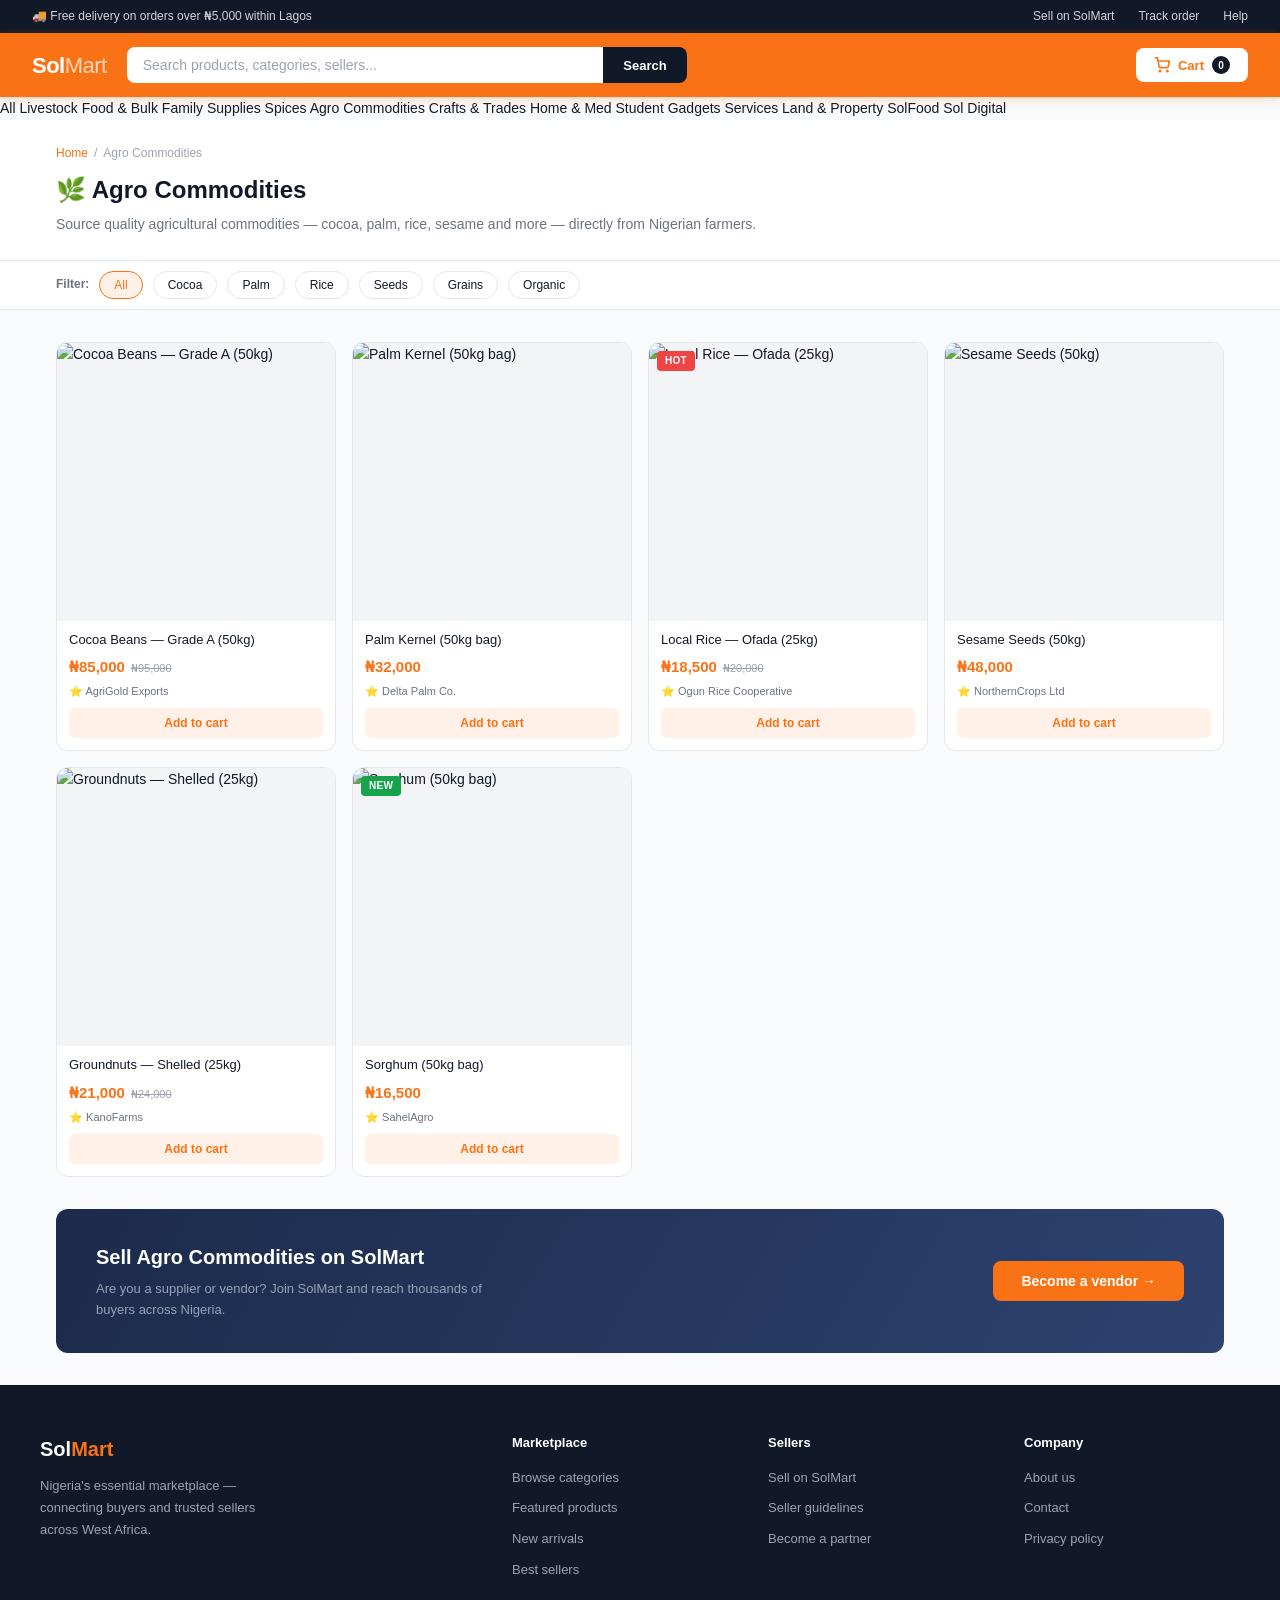
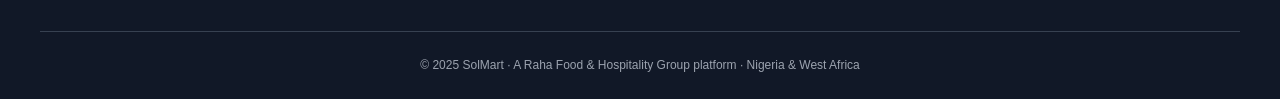
==== solmart/pages/agro-commodities.html @ fdc7731f "first commit" ====
<!DOCTYPE html>
<html lang="en">
<head>
  <meta charset="UTF-8" />
  <meta name="viewport" content="width=device-width, initial-scale=1.0" />
  <title>Agro Commodities — SolMart</title>
  <link rel="preconnect" href="https://fonts.googleapis.com" />
  <link rel="preconnect" href="https://fonts.gstatic.com" crossorigin />
  <link href="https://fonts.googleapis.com/css2?family=Plus+Jakarta+Sans:wght@400;500;600;700&family=Sora:wght@400;600;700&display=swap" rel="stylesheet" />
  <link rel="stylesheet" href="../css/style.css" />
</head>
<body>
  <div class="topbar">
    <span>🚚 Free delivery on orders over ₦5,000 within Lagos</span>
    <div class="topbar-links">
      <a href="#">Sell on SolMart</a>
      <a href="#">Track order</a>
      <a href="#">Help</a>
    </div>
  </div>
  <nav class="navbar">
    <a href="../index.html" class="nav-logo">Sol<span>Mart</span></a>
    <div class="nav-search">
      <input type="text" placeholder="Search products, categories, sellers..." />
      <button type="button">Search</button>
    </div>
    <div class="nav-actions">
      <button class="nav-cart" onclick="checkoutWhatsApp()">
        <svg width="16" height="16" fill="none" stroke="currentColor" stroke-width="2.5" viewBox="0 0 24 24" aria-hidden="true">
          <circle cx="9" cy="21" r="1"/><circle cx="20" cy="21" r="1"/>
          <path d="M1 1h4l2.68 13.39a2 2 0 0 0 2 1.61h9.72a2 2 0 0 0 2-1.61L23 6H6"/>
        </svg>
        Cart <span class="cart-count">0</span>
      </button>
    </div>
  </nav>
  <div class="cat-nav">
    <a href="../index.html">All</a>
    <a href="livestock.html">Livestock</a>
    <a href="food-bulk.html">Food &amp; Bulk</a>
    <a href="family-supplies.html">Family Supplies</a>
    <a href="spices.html">Spices</a>
    <a href="agro-commodities.html" class="active">Agro Commodities</a>
    <a href="crafts-trades.html">Crafts &amp; Trades</a>
    <a href="home-med.html">Home &amp; Med</a>
    <a href="student-gadgets.html">Student Gadgets</a>
    <a href="services.html">Services</a>
    <a href="land-property.html">Land &amp; Property</a>
    <a href="solfood.html">SolFood</a>
    <a href="sol-digital.html">Sol Digital</a>
  </div>
  <div class="page-header">
    <div class="page-wrap">
      <div class="breadcrumb">
        <a href="../index.html">Home</a>
        <span>/</span>
        <span>Agro Commodities</span>
      </div>
      <h1>🌿 Agro Commodities</h1>
      <p>Source quality agricultural commodities — cocoa, palm, rice, sesame and more — directly from Nigerian farmers.</p>
    </div>
  </div>
  <div class="filter-bar">
    <div class="page-wrap">
      <div class="filter-inner">
        <span class="filter-label">Filter:</span>
        <button class="filter-btn active">All</button>
        <button class="filter-btn">Cocoa</button><button class="filter-btn">Palm</button><button class="filter-btn">Rice</button><button class="filter-btn">Seeds</button><button class="filter-btn">Grains</button><button class="filter-btn">Organic</button>
      </div>
    </div>
  </div>
  <div class="page-wrap">
    <div class="section">
      <div class="product-grid-lg">
        
        <div class="product-card">
          <div class="product-img">
            <img src="https://images.unsplash.com/photo-1464226184884-fa280b87c399?w=500&q=80" alt="Cocoa Beans — Grade A (50kg)" loading="lazy" />
            
          </div>
          <div class="product-info">
            <div class="product-name">Cocoa Beans — Grade A (50kg)</div>
            <div class="product-price-wrap">
              <span class="product-price">₦85,000</span>
              <span class="product-old-price">₦95,000</span>
            </div>
            <div class="product-seller">⭐ AgriGold Exports</div>
            <button class="btn-add-cart" onclick="addToCart('agro-001', 'Cocoa Beans — Grade A (50kg)', 85000)">Add to cart</button>
          </div>
        </div>
        <div class="product-card">
          <div class="product-img">
            <img src="https://images.unsplash.com/photo-1501004318641-b39e6451bec6?w=500&q=80" alt="Palm Kernel (50kg bag)" loading="lazy" />
            
          </div>
          <div class="product-info">
            <div class="product-name">Palm Kernel (50kg bag)</div>
            <div class="product-price-wrap">
              <span class="product-price">₦32,000</span>
              
            </div>
            <div class="product-seller">⭐ Delta Palm Co.</div>
            <button class="btn-add-cart" onclick="addToCart('agro-002', 'Palm Kernel (50kg bag)', 32000)">Add to cart</button>
          </div>
        </div>
        <div class="product-card">
          <div class="product-img">
            <img src="https://images.unsplash.com/photo-1586201375761-83865001e31c?w=500&q=80" alt="Local Rice — Ofada (25kg)" loading="lazy" />
            <span class="product-badge ">HOT</span>
          </div>
          <div class="product-info">
            <div class="product-name">Local Rice — Ofada (25kg)</div>
            <div class="product-price-wrap">
              <span class="product-price">₦18,500</span>
              <span class="product-old-price">₦20,000</span>
            </div>
            <div class="product-seller">⭐ Ogun Rice Cooperative</div>
            <button class="btn-add-cart" onclick="addToCart('agro-003', 'Local Rice — Ofada (25kg)', 18500)">Add to cart</button>
          </div>
        </div>
        <div class="product-card">
          <div class="product-img">
            <img src="https://images.unsplash.com/photo-1515543904379-3d757afe72e4?w=500&q=80" alt="Sesame Seeds (50kg)" loading="lazy" />
            
          </div>
          <div class="product-info">
            <div class="product-name">Sesame Seeds (50kg)</div>
            <div class="product-price-wrap">
              <span class="product-price">₦48,000</span>
              
            </div>
            <div class="product-seller">⭐ NorthernCrops Ltd</div>
            <button class="btn-add-cart" onclick="addToCart('agro-004', 'Sesame Seeds (50kg)', 48000)">Add to cart</button>
          </div>
        </div>
        <div class="product-card">
          <div class="product-img">
            <img src="https://images.unsplash.com/photo-1474979266404-7eaacbcd87c5?w=500&q=80" alt="Groundnuts — Shelled (25kg)" loading="lazy" />
            
          </div>
          <div class="product-info">
            <div class="product-name">Groundnuts — Shelled (25kg)</div>
            <div class="product-price-wrap">
              <span class="product-price">₦21,000</span>
              <span class="product-old-price">₦24,000</span>
            </div>
            <div class="product-seller">⭐ KanoFarms</div>
            <button class="btn-add-cart" onclick="addToCart('agro-005', 'Groundnuts — Shelled (25kg)', 21000)">Add to cart</button>
          </div>
        </div>
        <div class="product-card">
          <div class="product-img">
            <img src="https://images.unsplash.com/photo-1558618666-fcd25c85cd64?w=500&q=80" alt="Sorghum (50kg bag)" loading="lazy" />
            <span class="product-badge badge-new">NEW</span>
          </div>
          <div class="product-info">
            <div class="product-name">Sorghum (50kg bag)</div>
            <div class="product-price-wrap">
              <span class="product-price">₦16,500</span>
              
            </div>
            <div class="product-seller">⭐ SahelAgro</div>
            <button class="btn-add-cart" onclick="addToCart('agro-006', 'Sorghum (50kg bag)', 16500)">Add to cart</button>
          </div>
        </div>
      </div>
    </div>
    <div class="vendor-banner">
      <div>
        <h2>Sell Agro Commodities on SolMart</h2>
        <p>Are you a supplier or vendor? Join SolMart and reach thousands of buyers across Nigeria.</p>
      </div>
      <button class="btn-vendor" onclick="window.open('https://wa.me/','_blank')">Become a vendor →</button>
    </div>
  </div>
  <footer class="site-footer">
    <div class="footer-inner">
      <div class="footer-grid">
        <div>
          <div class="footer-brand-name">Sol<span>Mart</span></div>
          <p class="footer-desc">Nigeria's essential marketplace — connecting buyers and trusted sellers across West Africa.</p>
        </div>
        <div class="footer-col">
          <h4>Marketplace</h4>
          <a href="browse.html">Browse categories</a>
          <a href="#">Featured products</a>
          <a href="#">New arrivals</a>
          <a href="#">Best sellers</a>
        </div>
        <div class="footer-col">
          <h4>Sellers</h4>
          <a href="#">Sell on SolMart</a>
          <a href="#">Seller guidelines</a>
          <a href="#">Become a partner</a>
        </div>
        <div class="footer-col">
          <h4>Company</h4>
          <a href="#">About us</a>
          <a href="#">Contact</a>
          <a href="#">Privacy policy</a>
        </div>
      </div>
      <div class="footer-bottom">
        <p>© 2025 SolMart · A Raha Food &amp; Hospitality Group platform · Nigeria &amp; West Africa</p>
      </div>
    </div>
  </footer>
  <script src="../js/main.js"></script>
</body>
</html>
---- solmart/css/style.css ----
@font-face {
  font-family: 'ClashDisplay';
  src: url('../fonts/ClashDisplay-Semibold.woff2') format('woff2');
  font-weight: 600;
}

@font-face {
  font-family: 'Satoshi';
  src: url('../fonts/Satoshi-Regular.woff2') format('woff2');
  font-weight: 400;
}

@font-face {
  font-family: 'Satoshi';
  src: url('../fonts/Satoshi-Medium.woff2') format('woff2');
  font-weight: 500;
}

@font-face {
  font-family: 'Satoshi';
  src: url('../fonts/Satoshi-Bold.woff2') format('woff2');
  font-weight: 700;
}


:root {
  --primary:       #F97316;
--primary-dark:  #EA6A0A;
--primary-light: #FFF1E8;
  --green: #16A34A;
  --green-light: #DCFCE7;
  --red: #EF4444;
  --navy: #1C2B4A;
  --navy-mid: #2D4270;
  --text: #111827;
  --muted: #6B7280;
  --muted-light: #9CA3AF;
  --bg: #F9FAFB;
  --surface: #FFFFFF;
  --border: #E5E7EB;
  --border-light: #F3F4F6;
  --radius-lg: 12px;
  --radius: 8px;
  --radius-sm: 6px;
  --shadow-sm: 0 1px 3px rgba(0,0,0,0.08);
  --shadow: 0 4px 12px rgba(0,0,0,0.08);
  --shadow-md: 0 8px 24px rgba(0,0,0,0.10);
  --font-display: 'ClashDisplay', sans-serif;
  --font-body: 'Satoshi', sans-serif;
  --max-width: 1200px;
}

/* ── Reset ── */
*, *::before, *::after {
  box-sizing: border-box;
  margin: 0;
  padding: 0;
}

html, body {
  overflow-x: hidden;
  width: 100%;
}

html { scroll-behavior: smooth; }

body {
  font-family: var(--font-body);
  background: var(--bg);
  color: var(--text);
  font-size: 14px;
  line-height: 1.6;
  -webkit-font-smoothing: antialiased;
}

a {
  text-decoration: none;
  color: inherit;
}

img {
  max-width: 100%;
  display: block;
}

button {
  cursor: pointer;
  font-family: var(--font-body);
}

/* ============================================================
   TOP BAR
   ============================================================ */
.topbar {
  background: var(--text);
  color: #D1D5DB;
  font-size: 12px;
  padding: 7px 2rem;
  display: flex;
  justify-content: space-between;
  align-items: center;
}

.topbar a {
  color: #D1D5DB;
  transition: color 0.15s;
}

.topbar a:hover { color: #fff; }

.topbar-links {
  display: flex;
  gap: 1.5rem;
}

/* ============================================================
   NAVBAR
   ============================================================ */
.navbar {
  background: var(--primary);
  padding: 0 2rem;
  display: flex;
  align-items: center;
  gap: 1.25rem;
  height: 64px;
  position: sticky;
  top: 0;
  z-index: 200;
  box-shadow: 0 2px 8px rgba(249, 115, 22, 0.3);
}

.nav-logo {
  font-family: var(--font-display);
  font-size: 22px;
  font-weight: 700;
  color: #fff;
  letter-spacing: -0.5px;
  white-space: nowrap;
}

.nav-logo span {
  opacity: 0.7;
  font-weight: 400;
}

.nav-search {
  flex: 1;
  display: flex;
  max-width: 560px;
}

.nav-search input {
  flex: 1;
  border: none;
  outline: none;
  padding: 10px 16px;
  font-size: 14px;
  font-family: var(--font-body);
  border-radius: var(--radius) 0 0 var(--radius);
  background: #fff;
  color: var(--text);
}

.nav-search input::placeholder {
  color: var(--muted-light);
}

.nav-search button {
  background: var(--text);
  color: #fff;
  border: none;
  padding: 10px 20px;
  font-size: 13px;
  font-weight: 600;
  border-radius: 0 var(--radius) var(--radius) 0;
  transition: background 0.15s;
}

.nav-search button:hover {
  background: #374151;
}

.nav-actions {
  display: flex;
  align-items: center;
  gap: 1.25rem;
  margin-left: auto;
}

.nav-cart {
  background: #fff;
  color: var(--primary);
  border: none;
  padding: 8px 18px;
  border-radius: var(--radius);
  font-size: 13px;
  font-weight: 700;
  display: flex;
  align-items: center;
  gap: 8px;
  transition: background 0.15s;
  position: relative;
}

.nav-cart:hover {
  background: #FFF7F0;
}

.cart-count {
  background: var(--text);
  color: #fff;
  border-radius: 50%;
  width: 18px;
  height: 18px;
  font-size: 10px;
  display: flex;
  align-items: center;
  justify-content: center;
  font-weight: 700;
}

.nav-signin {
  font-size: 13px;
  color: rgba(255,255,255,0.85);
  font-weight: 500;
  white-space: nowrap;
}

.nav-signin:hover { color: #fff; }

.nav-register {
  font-size: 13px;
  font-weight: 700;
  background: #fff;
  color: var(--primary);
  padding: 7px 16px;
  border-radius: var(--radius-sm);
  white-space: nowrap;
  transition: background 0.15s;
}

.nav-register:hover { background: #FDF3E7; }


/* ============================================================
   LAYOUT WRAPPER
   ============================================================ */
.page-wrap {
  max-width: var(--max-width);
  margin: 0 auto;
  padding: 0 1rem;
}

/* ============================================================
   SECTION
   ============================================================ */
.section {
  padding: 2rem 0;
}

.section-head {
  display: flex;
  align-items: center;
  justify-content: space-between;
  margin-bottom: 1.25rem;
}

.section-head h2 {
  font-family: var(--font-display);
  font-size: 18px;
  font-weight: 700;
}

.section-head a {
  font-size: 13px;
  color: var(--primary);
  font-weight: 600;
}

.section-head a:hover {
  text-decoration: underline;
}

/* ============================================================
   HERO (homepage)
   ============================================================ */
.hero-wrap {
  display: grid;
  grid-template-columns: 1fr 280px;
  gap: 1rem;
  padding: 1.25rem 0;
}

.hero-main {
  background: linear-gradient(120deg, var(--navy) 0%, var(--navy-mid) 100%);
  border-radius: var(--radius-lg);
  padding: 2.5rem 2.5rem;
  color: #fff;
  position: relative;
  overflow: hidden;
  min-height: 230px;
  display: flex;
  flex-direction: column;
  justify-content: center;
  background-size: cover;
  background-position: center top;
}

.hero-main .hero-overlay {
  position: absolute;
  inset: 0;
  background: rgba(0, 0, 0, 0.72);
  border-radius: var(--radius-lg);
  z-index: 0;
}
.hero-main::before {
  content: '';
  position: absolute;
  right: -40px;
  top: -40px;
  width: 280px;
  height: 280px;
  border-radius: 50%;
  background: rgba(249, 115, 22, 0.12);
  pointer-events: none;
}

.hero-main::after {
  content: '';
  position: absolute;
  right: 80px;
  bottom: -70px;
  width: 200px;
  height: 200px;
  border-radius: 50%;
  background: rgba(249, 115, 22, 0.08);
  pointer-events: none;
}

.hero-badge {
  display: inline-block;
  background: var(--primary);
  color: #fff;
  font-size: 11px;
  font-weight: 700;
  padding: 4px 12px;
  border-radius: 20px;
  margin-bottom: 1rem;
  letter-spacing: 0.5px;
  text-transform: uppercase;
  width: fit-content;
}

.hero-main h1 {
  font-family: var(--font-display);
  font-size: 34px;
  font-weight: 700;
  line-height: 1.2;
  margin-bottom: 0.75rem;
  position: relative;
  z-index: 1;
}

.hero-main h1 em {
  font-style: normal;
  color: #FED7AA;
}

.hero-main p {
  font-size: 14px;
  color: #CBD5E1;
  max-width: 420px;
  line-height: 1.7;
  margin-bottom: 1.75rem;
  position: relative;
  z-index: 1;
}

.btn-primary {
  display: inline-flex;
  align-items: center;
  gap: 8px;
  background: var(--primary);
  color: #fff;
  border: none;
  padding: 12px 26px;
  border-radius: var(--radius);
  font-size: 14px;
  font-weight: 600;
  transition: background 0.15s;
  position: relative;
  z-index: 1;
  width: fit-content;
}

.btn-primary:hover {
  background: var(--primary-dark);
}

.hero-side {
  display: flex;
  flex-direction: column;
  gap: 1rem;
}

.side-banner {
  flex: 1;
  border-radius: var(--radius-lg);
  color: #fff;
  display: flex;
  flex-direction: column;
  justify-content: flex-end;
  min-height: 105px;
  cursor: pointer;
  transition: opacity 0.15s;
  text-decoration: none;
  position: relative;
  overflow: hidden;
}

.side-banner:hover { opacity: 0.92; }

.side-banner-bg {
  position: absolute;
  inset: 0;
  background-size: cover;
  background-position: center;
  transition: transform 0.3s ease;
}

.side-banner:hover .side-banner-bg {
  transform: scale(1.05);
}

.side-banner::after {
  content: '';
  position: absolute;
  inset: 0;
  background: linear-gradient(to top, rgba(0,0,0,0.65) 0%, rgba(0,0,0,0.1) 60%);
}

.side-banner-content {
  position: relative;
  z-index: 1;
  padding: 1.25rem;
}

.side-banner-1 { background: #065F46; }
.side-banner-2 { background: #6D28D9; }

.side-banner .banner-icon {
  font-size: 26px;
  margin-bottom: 8px;
}

.side-banner h3 {
  font-size: 14px;
  font-weight: 700;
}

.side-banner p {
  font-size: 11px;
  opacity: 0.85;
  margin-top: 2px;
}

/* ============================================================
   CATEGORY GRID (homepage)
   ============================================================ */
.category-grid {
  display: grid;
  grid-template-columns: repeat(6, 1fr);
  gap: 10px;
}

.cat-card {
  background: var(--surface);
  border: 1px solid var(--border);
  border-radius: var(--radius-lg);
  padding: 1rem 0.5rem;
  text-align: center;
  cursor: pointer;
  transition: box-shadow 0.15s, border-color 0.15s, transform 0.15s;
  display: flex;
  flex-direction: column;
  align-items: center;
  gap: 8px;
  text-decoration: none;
}

.cat-card:hover {
  box-shadow: var(--shadow);
  border-color: var(--primary);
  transform: translateY(-2px);
}

.cat-img-wrap {
  width: 100%;
  aspect-ratio: 1;
  border-radius: var(--radius);
  overflow: hidden;
  background: var(--border-light);
}

.cat-img-wrap img {
  width: 100%;
  height: 100%;
  object-fit: cover;
  transition: transform 0.3s ease;
}

.cat-card:hover .cat-img-wrap img {
  transform: scale(1.07);
}

.cat-card .cat-name {
  font-size: 12px;
  font-weight: 700;
  color: var(--text);
  line-height: 1.3;
}

.cat-card .cat-sub {
  font-size: 10px;
  color: var(--muted-light);
}

/* ============================================================
   PROMO STRIP
   ============================================================ */
.promo-strip {
  display: grid;
  grid-template-columns: repeat(3, 1fr);
  gap: 1rem;
  padding: 0 0 1.5rem;
}

.promo-card {
  border-radius: var(--radius-lg);
  padding: 1.25rem 1.5rem;
  display: flex;
  align-items: center;
  gap: 1rem;
}

.promo-card-1 {
  background: linear-gradient(120deg, #FFF1E8, #FFE4CC);
  border: 1px solid #FED7AA;
}

.promo-card-2 {
  background: linear-gradient(120deg, #ECFDF5, #D1FAE5);
  border: 1px solid #A7F3D0;
}

.promo-card-3 {
  background: linear-gradient(120deg, #EFF6FF, #DBEAFE);
  border: 1px solid #BFDBFE;
}

.promo-icon {
  font-size: 30px;
  flex-shrink: 0;
}

.promo-card h3 {
  font-size: 14px;
  font-weight: 700;
  color: var(--text);
}

.promo-card p {
  font-size: 12px;
  color: var(--muted);
  margin-top: 2px;
  line-height: 1.4;
}

/* ============================================================
   PRODUCT CARD
   ============================================================ */
.product-grid {
  display: grid;
  grid-template-columns: repeat(5, 1fr);
  gap: 14px;
}

.product-card {
  background: var(--surface);
  border: 1px solid var(--border);
  border-radius: var(--radius-lg);
  overflow: hidden;
  transition: box-shadow 0.15s, transform 0.15s;
  display: flex;
  flex-direction: column;
}

.product-card:hover {
  box-shadow: var(--shadow);
  transform: translateY(-2px);
}

.product-img {
  width: 100%;
  aspect-ratio: 1;
  background: var(--border-light);
  position: relative;
  overflow: hidden;
}

.product-img img {
  width: 100%;
  height: 100%;
  object-fit: cover;
  transition: transform 0.3s ease;
}

.product-card:hover .product-img img {
  transform: scale(1.05);
}

.product-badge {
  position: absolute;
  top: 8px;
  left: 8px;
  background: var(--red);
  color: #fff;
  font-size: 10px;
  font-weight: 700;
  padding: 2px 8px;
  border-radius: 4px;
  letter-spacing: 0.3px;
}

.product-badge.badge-bulk {
  background: var(--navy);
}

.product-badge.badge-new {
  background: var(--green);
}

.product-info {
  padding: 10px 12px 12px;
  display: flex;
  flex-direction: column;
  flex: 1;
}

.product-name {
  font-size: 13px;
  font-weight: 500;
  color: var(--text);
  margin-bottom: 6px;
  line-height: 1.4;
  display: -webkit-box;
  -webkit-line-clamp: 2;
  -webkit-box-orient: vertical;
  overflow: hidden;
}

.product-price-wrap {
  display: flex;
  align-items: baseline;
  gap: 6px;
  margin-bottom: 4px;
}

.product-price {
  font-size: 15px;
  font-weight: 700;
  color: var(--primary);
}

.product-old-price {
  font-size: 11px;
  color: var(--muted-light);
  text-decoration: line-through;
}

.product-seller {
  font-size: 11px;
  color: var(--muted);
  margin-bottom: 8px;
}

.btn-add-cart {
  width: 100%;
  background: var(--primary-light);
  color: var(--primary);
  border: none;
  padding: 8px;
  font-size: 12px;
  font-weight: 700;
  border-radius: var(--radius-sm);
  transition: background 0.15s, color 0.15s;
  margin-top: auto;
}

.btn-add-cart:hover {
  background: var(--primary);
  color: #fff;
}

.tag {
  display: inline-block;
  font-size: 10px;
  font-weight: 600;
  padding: 3px 10px;
  border-radius: 20px;
  width: fit-content;
}

/* ── PLATFORMS GRID ── */
.platforms-grid {
  display: grid;
  grid-template-columns: repeat(4, 1fr);
  grid-template-rows: auto auto;
  gap: 14px;
}

.platform-card {
  border-radius: var(--radius-lg);
  overflow: hidden;
  position: relative;
  min-height: 200px;
  display: flex;
  flex-direction: column;
  justify-content: flex-end;
  background-size: cover;
  background-position: center;
  text-decoration: none;
  transition: transform 0.2s ease;
}

.platform-card:hover { transform: translateY(-3px); }

.platform-hero {
  grid-column: 1 / 3;
  min-height: 300px;
}

.platform-overlay {
  position: absolute;
  inset: 0;
  background: linear-gradient(to top, rgba(0,0,0,0.82) 0%, rgba(0,0,0,0.08) 65%);
}

.platform-content {
  position: relative;
  z-index: 1;
  padding: 1.25rem;
}

.platform-tag {
  display: inline-block;
  font-size: 10px;
  font-weight: 700;
  letter-spacing: 0.5px;
  text-transform: uppercase;
  background: rgba(255,255,255,0.18);
  color: #fff;
  padding: 3px 10px;
  border-radius: 20px;
  margin-bottom: 8px;
  backdrop-filter: blur(4px);
}

.platform-content h3 {
  font-family: var(--font-display);
  font-size: 18px;
  font-weight: 700;
  color: #fff;
  margin-bottom: 5px;
}

.platform-hero .platform-content h3 { font-size: 26px; }

.platform-content p {
  font-size: 12px;
  color: rgba(255,255,255,0.82);
  line-height: 1.5;
}

@media (max-width: 900px) {
  .platforms-grid { grid-template-columns: repeat(2, 1fr); }
  .platform-hero { grid-column: 1 / -1; }
}

@media (max-width: 480px) {
  .platforms-grid { grid-template-columns: 1fr; }
  .platform-hero { min-height: 240px; }
}

.tag-live  { background: var(--green-light); color: var(--green); }
.tag-soon  { background: #F3F4F6; color: var(--muted); }

/* ============================================================
   VENDOR BANNER
   ============================================================ */
.vendor-banner {
  background: linear-gradient(120deg, var(--navy), var(--navy-mid));
  border-radius: var(--radius-lg);
  padding: 2rem 2.5rem;
  display: flex;
  align-items: center;
  justify-content: space-between;
  gap: 1.5rem;
  color: #fff;
  margin: 0 0 2rem;
}

.vendor-banner h2 {
  font-family: var(--font-display);
  font-size: 20px;
  font-weight: 700;
  margin-bottom: 6px;
}

.vendor-banner p {
  font-size: 13px;
  color: #94A3B8;
  max-width: 420px;
}

.btn-vendor {
  background: var(--primary);
  color: #fff;
  border: none;
  padding: 12px 28px;
  border-radius: var(--radius);
  font-size: 14px;
  font-weight: 700;
  white-space: nowrap;
  transition: background 0.15s;
  flex-shrink: 0;
}

.btn-vendor:hover {
  background: var(--primary-dark);
}

/* ============================================================
   FOOTER
   ============================================================ */
.site-footer {
  background: var(--text);
  color: #9CA3AF;
  padding: 3rem 2rem 1.5rem;
}

.footer-inner {
  max-width: var(--max-width);
  margin: 0 auto;
}

.footer-grid {
  display: grid;
  grid-template-columns: 2fr 1fr 1fr 1fr;
  gap: 2.5rem;
  margin-bottom: 2.5rem;
}

.footer-brand-name {
  font-family: var(--font-display);
  font-size: 20px;
  font-weight: 700;
  color: #fff;
  margin-bottom: 10px;
}

.footer-brand-name span {
  color: var(--primary);
}

.footer-desc {
  font-size: 13px;
  line-height: 1.7;
  max-width: 240px;
}

.footer-col h4 {
  font-size: 13px;
  font-weight: 700;
  color: #fff;
  margin-bottom: 14px;
}

.footer-col a {
  display: block;
  font-size: 13px;
  color: #9CA3AF;
  margin-bottom: 10px;
  transition: color 0.15s;
}

.footer-col a:hover {
  color: #fff;
}

.footer-bottom {
  border-top: 1px solid #374151;
  padding-top: 1.5rem;
  text-align: center;
  font-size: 12px;
}

/* ============================================================
   CATEGORY PAGE STYLES
   ============================================================ */
.page-header {
  background: var(--surface);
  border-bottom: 1px solid var(--border);
  padding: 1.5rem 0;
}

.breadcrumb {
  display: flex;
  align-items: center;
  gap: 6px;
  font-size: 12px;
  color: var(--muted);
  margin-bottom: 8px;
}

.breadcrumb a {
  color: var(--primary);
}

.breadcrumb span {
  color: var(--muted-light);
}

.page-header h1 {
  font-family: var(--font-display);
  font-size: 24px;
  font-weight: 700;
  margin-bottom: 4px;
}

.page-header p {
  font-size: 14px;
  color: var(--muted);
}

.filter-bar {
  background: var(--surface);
  border-bottom: 1px solid var(--border);
  padding: 10px 0;
}

.filter-inner {
  display: flex;
  align-items: center;
  gap: 10px;
  overflow-x: auto;
  scrollbar-width: none;
}

.filter-inner::-webkit-scrollbar { display: none; }

.filter-label {
  font-size: 12px;
  font-weight: 600;
  color: var(--muted);
  white-space: nowrap;
}

.filter-btn {
  background: var(--surface);
  border: 1px solid var(--border);
  color: var(--text);
  padding: 6px 14px;
  border-radius: 20px;
  font-size: 12px;
  font-weight: 500;
  white-space: nowrap;
  transition: border-color 0.15s, background 0.15s;
}

.filter-btn:hover,
.filter-btn.active {
  border-color: var(--primary);
  color: var(--primary);
  background: var(--primary-light);
}

.product-grid-lg {
  display: grid;
  grid-template-columns: repeat(4, 1fr);
  gap: 16px;
}

/* ============================================================
   ANIMATIONS
   ============================================================ */
@keyframes fadeUp {
  from {
    opacity: 0;
    transform: translateY(16px);
  }
  to {
    opacity: 1;
    transform: translateY(0);
  }
}

.fade-up {
  animation: fadeUp 0.4s ease both;
}

.fade-up-1 { animation-delay: 0.05s; }
.fade-up-2 { animation-delay: 0.10s; }
.fade-up-3 { animation-delay: 0.15s; }
.fade-up-4 { animation-delay: 0.20s; }
.fade-up-5 { animation-delay: 0.25s; }
.fade-up-6 { animation-delay: 0.30s; }

/* ============================================================
   RESPONSIVE
   ============================================================ */
@media (max-width: 1024px) {
  .category-grid       { grid-template-columns: repeat(4, 1fr); }
  .product-grid        { grid-template-columns: repeat(3, 1fr); }
  .product-grid-lg     { grid-template-columns: repeat(3, 1fr); }
}

@media (max-width: 768px) {
  .topbar              { display: none; }
  .navbar              { padding: 0 1rem; height: 56px; }
  .nav-actions         { display: none; }
  .page-wrap           { padding: 0 1rem; }
  .hero-wrap           { grid-template-columns: 1fr; }
  .hero-side           { flex-direction: row; }
  .hero-main h1        { font-size: 26px; }
  .category-grid       { grid-template-columns: repeat(3, 1fr); }
  .promo-strip         { grid-template-columns: 1fr; }
  .product-grid        { grid-template-columns: repeat(2, 1fr); }
  .product-grid-lg     { grid-template-columns: repeat(2, 1fr); }
  .brands-grid         { grid-template-columns: repeat(2, 1fr); }
  .vendor-banner       { flex-direction: column; text-align: center; }
  .vendor-banner p     { max-width: 100%; }
  .footer-grid         { grid-template-columns: 1fr 1fr; }
  .hero-wrap           { padding: 0; }
}

@media (max-width: 480px) {
  .category-grid       { grid-template-columns: repeat(3, 1fr); }
  .product-grid        { grid-template-columns: repeat(2, 1fr); }
  .product-grid-lg     { grid-template-columns: repeat(2, 1fr); }
}
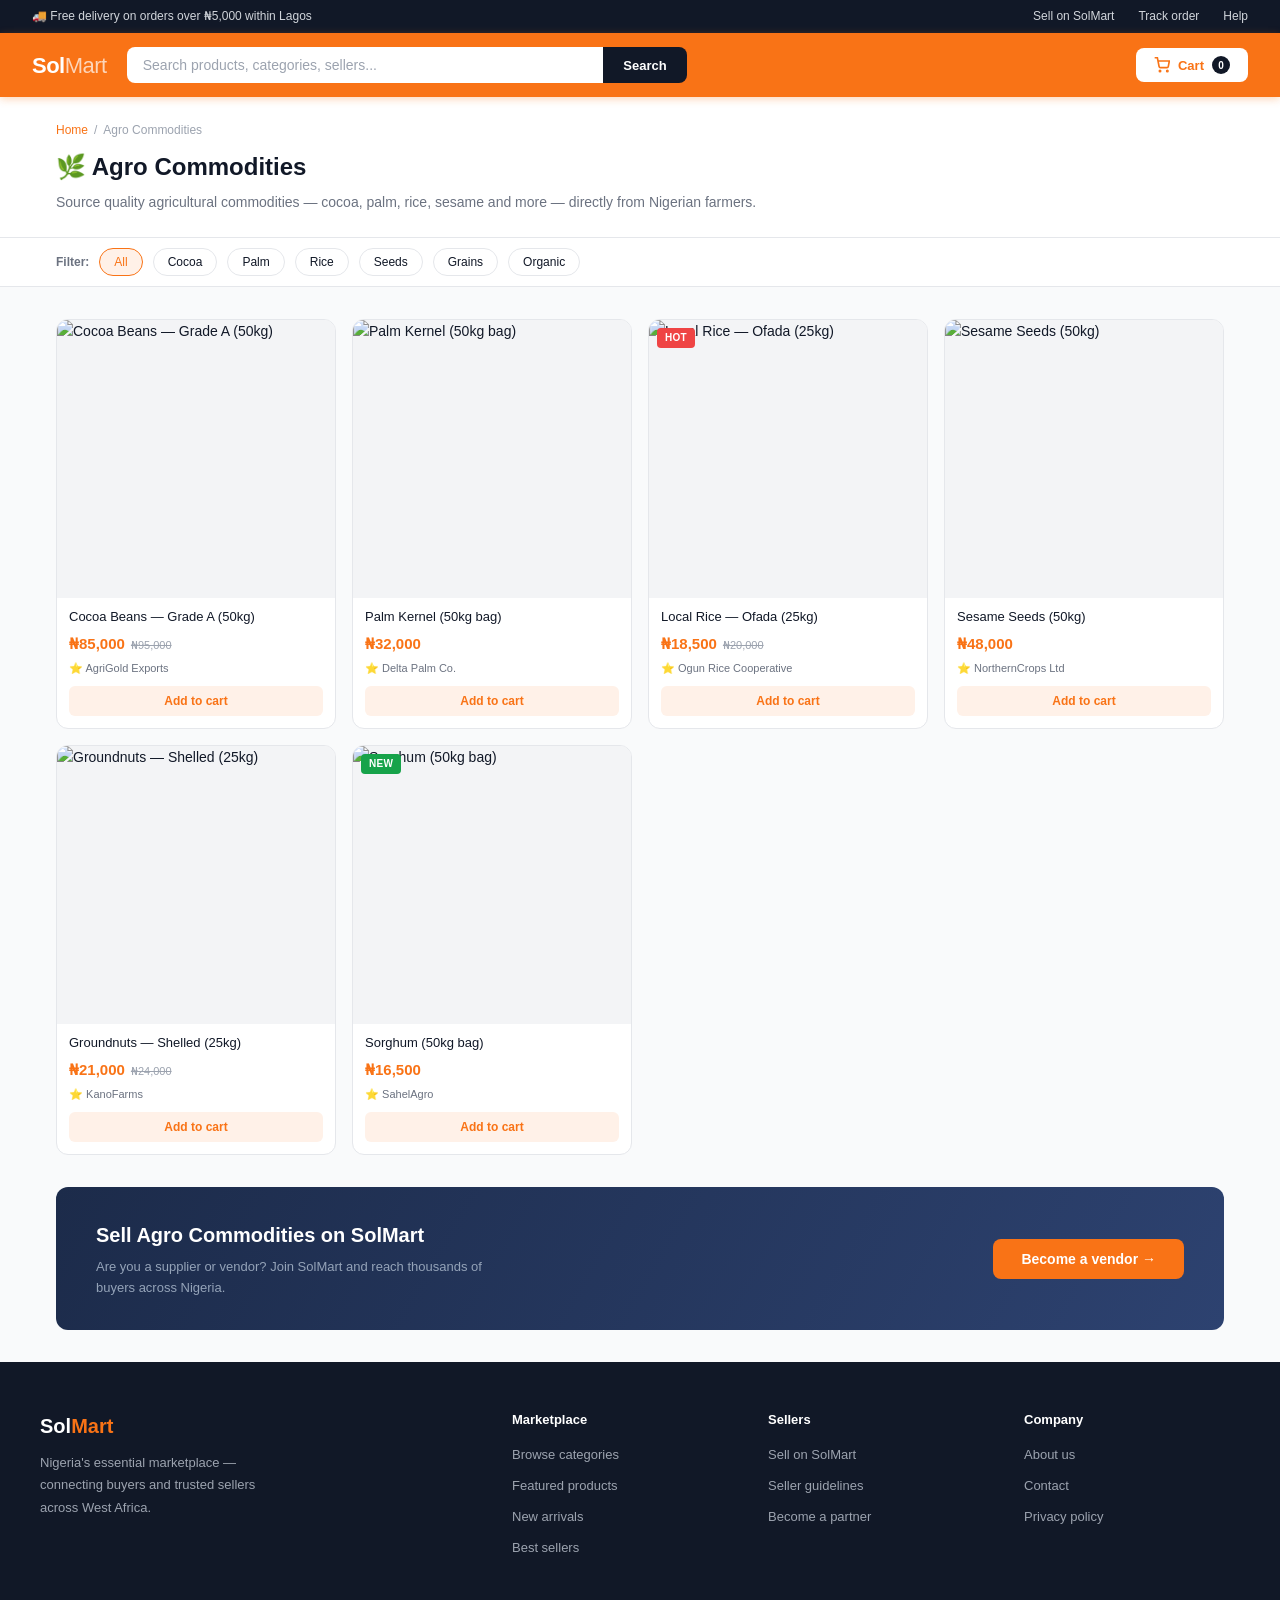
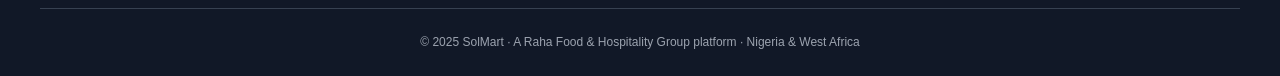
==== commit ccc86eae: "edited final corrections" ====
--- a/solmart/pages/agro-commodities.html
+++ b/solmart/pages/agro-commodities.html
@@ -4,9 +4,6 @@
   <meta charset="UTF-8" />
   <meta name="viewport" content="width=device-width, initial-scale=1.0" />
   <title>Agro Commodities — SolMart</title>
-  <link rel="preconnect" href="https://fonts.googleapis.com" />
-  <link rel="preconnect" href="https://fonts.gstatic.com" crossorigin />
-  <link href="https://fonts.googleapis.com/css2?family=Plus+Jakarta+Sans:wght@400;500;600;700&family=Sora:wght@400;600;700&display=swap" rel="stylesheet" />
   <link rel="stylesheet" href="../css/style.css" />
 </head>
 <body>
@@ -34,21 +31,6 @@
       </button>
     </div>
   </nav>
-  <div class="cat-nav">
-    <a href="../index.html">All</a>
-    <a href="livestock.html">Livestock</a>
-    <a href="food-bulk.html">Food &amp; Bulk</a>
-    <a href="family-supplies.html">Family Supplies</a>
-    <a href="spices.html">Spices</a>
-    <a href="agro-commodities.html" class="active">Agro Commodities</a>
-    <a href="crafts-trades.html">Crafts &amp; Trades</a>
-    <a href="home-med.html">Home &amp; Med</a>
-    <a href="student-gadgets.html">Student Gadgets</a>
-    <a href="services.html">Services</a>
-    <a href="land-property.html">Land &amp; Property</a>
-    <a href="solfood.html">SolFood</a>
-    <a href="sol-digital.html">Sol Digital</a>
-  </div>
   <div class="page-header">
     <div class="page-wrap">
       <div class="breadcrumb">
--- a/solmart/css/style.css
+++ b/solmart/css/style.css
@@ -1041,7 +1041,7 @@
   .vendor-banner       { flex-direction: column; text-align: center; }
   .vendor-banner p     { max-width: 100%; }
   .footer-grid         { grid-template-columns: 1fr 1fr; }
-  .hero-wrap           { padding: 0; }
+  .hero-wrap           { padding: 1rem 0 0; }
 }
 
 @media (max-width: 480px) {
